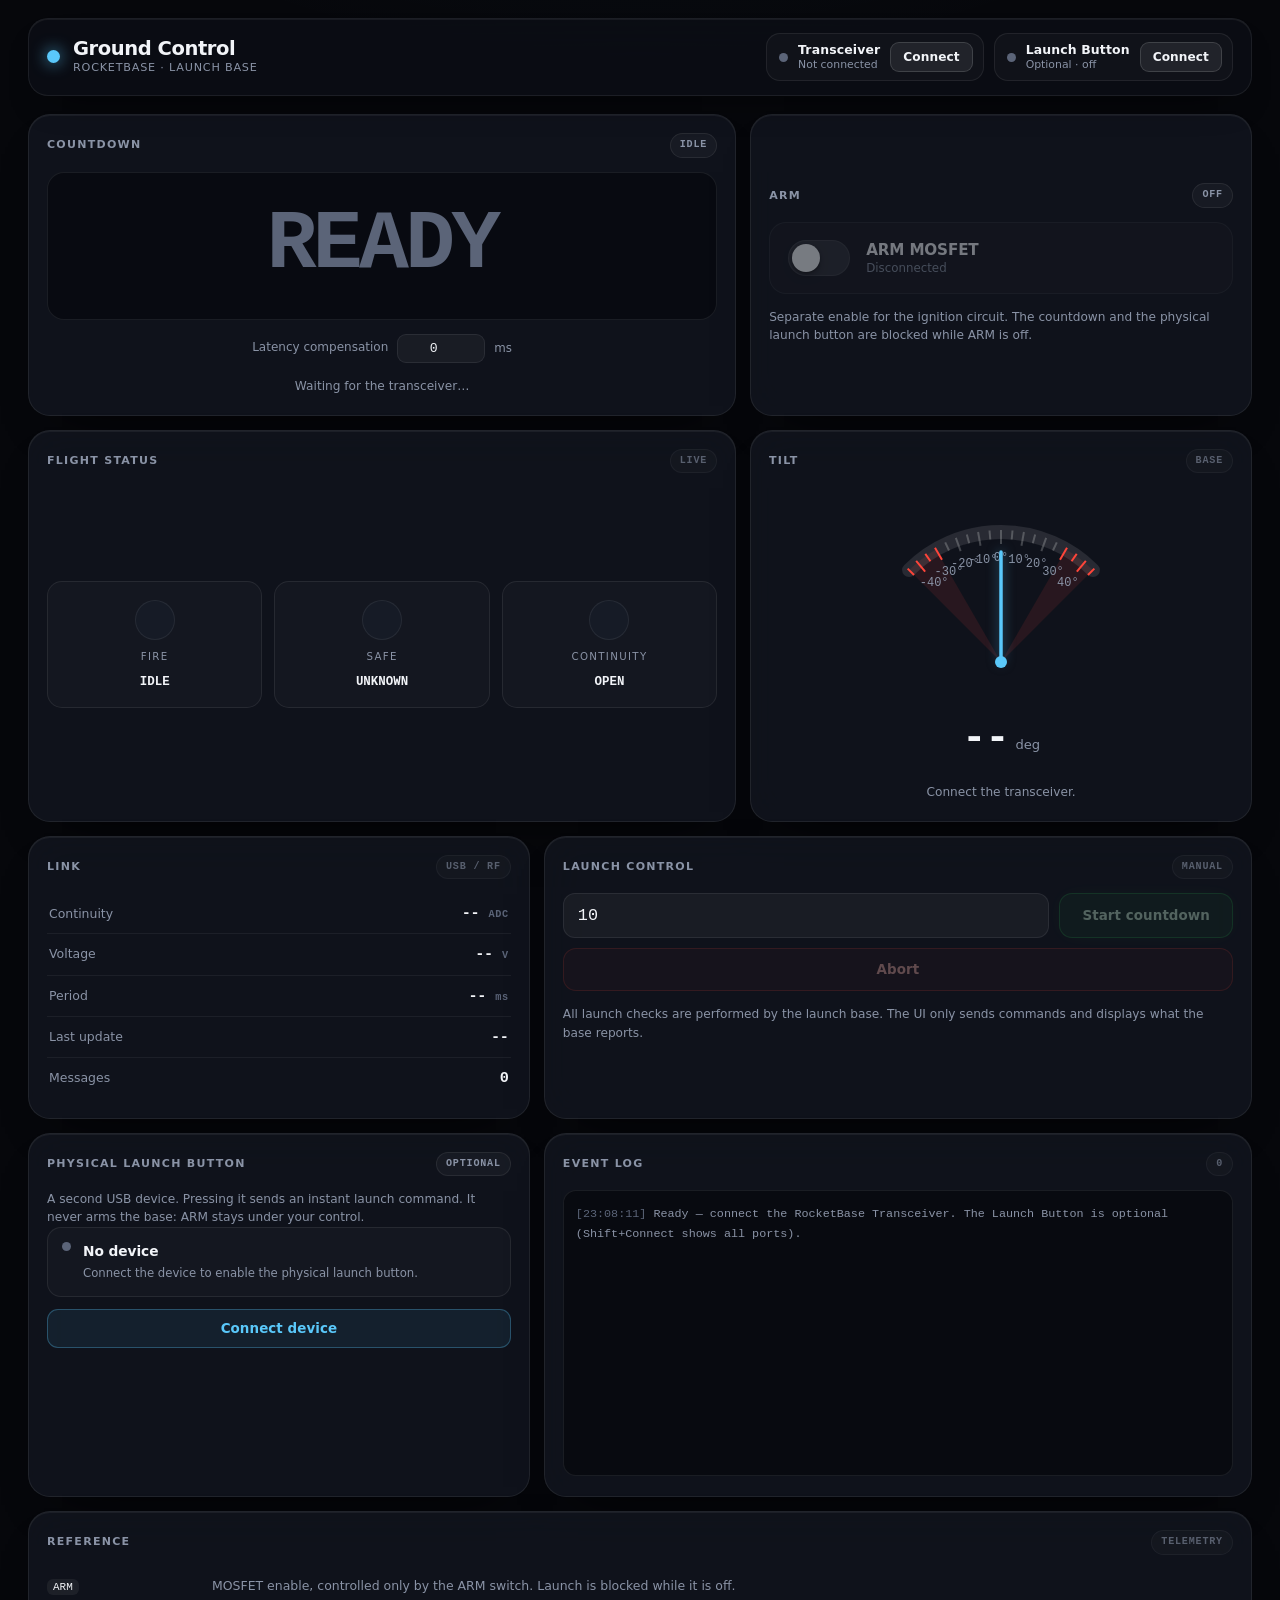
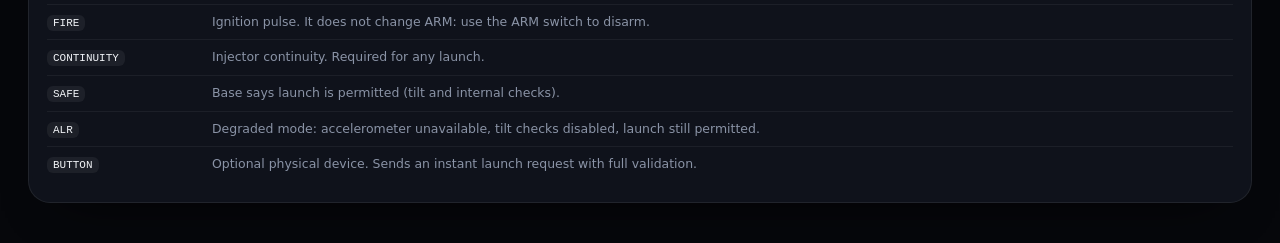
==== RocketBaseMK4/index.html @ e0d38b99 "Added RocketBase UI" ====
<!DOCTYPE html>
<html lang="en">
<head>
  <meta charset="UTF-8">
  <meta name="viewport" content="width=device-width, initial-scale=1.0">
  <meta name="color-scheme" content="dark">
  <title>Ground Control — RocketBase</title>
  <link rel="stylesheet" href="styles.css">
</head>
<body>
  <!-- ============ TOP BAR ============ -->
  <header class="topbar">
    <div class="brand">
      <span class="brand-mark" aria-hidden="true"></span>
      <div class="brand-copy">
        <h1>Ground Control</h1>
        <span>RocketBase · Launch Base</span>
      </div>
    </div>

    <div class="devices">
      <div class="device" id="rxDevice">
        <span class="device-dot" id="rxDot" data-state="off"></span>
        <div class="device-copy">
          <span class="device-name">Transceiver</span>
          <span class="device-sub" id="rxState">Not connected</span>
        </div>
        <button id="connectBtn" class="btn btn-compact">Connect</button>
      </div>

      <div class="device" id="btnDevice">
        <span class="device-dot" id="btnDot" data-state="off"></span>
        <div class="device-copy">
          <span class="device-name">Launch Button</span>
          <span class="device-sub" id="btnState">Optional · off</span>
        </div>
        <button id="connectButtonBtn" class="btn btn-compact">Connect</button>
      </div>
    </div>
  </header>

  <!-- ============ BANNERS ============ -->
  <div id="noSerialBanner" class="banner banner-warn hidden">
    <strong>Web Serial not supported.</strong> Open this page in Chrome or another Chromium-based browser.
  </div>

  <div id="alertBanner" class="banner banner-alert hidden">
    <strong>Degraded mode</strong> — <span id="alertText"></span>
  </div>

  <div id="errBanner" class="banner banner-danger hidden">
    <strong id="errTitle">Error</strong> — <span id="errText"></span>
  </div>

  <!-- ============ MAIN ============ -->
  <main class="grid">

    <!-- Countdown -->
    <section class="card card-countdown">
      <div class="card-head">
        <h2>Countdown</h2>
        <span id="cdChip" class="chip">IDLE</span>
      </div>
      <div id="countdownDisplay" class="countdown" data-active="false" data-warn="false">
        <span id="countdownValue">READY</span>
      </div>
      <div class="latency-row">
        <label class="latency-label" for="latencyInput">Latency compensation</label>
        <input id="latencyInput" class="latency-input" type="number" min="0" step="50" value="0">
        <span class="latency-unit">ms</span>
      </div>
      <p class="note" id="countdownNote">Idle — no countdown in progress</p>
    </section>

    <!-- ARM -->
    <section class="card card-arm">
      <div class="card-head">
        <h2>Arm</h2>
        <span id="armChip" class="chip">OFF</span>
      </div>

      <button id="armSwitch" class="arm-switch" role="switch" aria-checked="false" disabled>
        <span class="arm-track" aria-hidden="true"><span class="arm-thumb"></span></span>
        <span class="arm-copy">
          <span class="arm-title">ARM MOSFET</span>
          <span class="arm-sub" id="armSub">Disconnected</span>
        </span>
      </button>

      <p class="note">Separate enable for the ignition circuit. The countdown and the physical launch button are blocked while ARM is off.</p>
    </section>

    <!-- Status -->
    <section class="card card-status">
      <div class="card-head">
        <h2>Flight Status</h2>
        <span class="chip chip-ghost">LIVE</span>
      </div>
      <div class="led-grid">
        <div class="led-item" id="ledFire">
          <span class="led" data-state="off"></span>
          <span class="led-label">FIRE</span>
          <span class="led-text" id="txtFire">IDLE</span>
        </div>
        <div class="led-item" id="ledSafe">
          <span class="led" data-state="off"></span>
          <span class="led-label">SAFE</span>
          <span class="led-text" id="txtSafe">UNKNOWN</span>
        </div>
        <div class="led-item" id="ledCtn">
          <span class="led" data-state="off"></span>
          <span class="led-label">CONTINUITY</span>
          <span class="led-text" id="txtCtn">OPEN</span>
        </div>
      </div>
    </section>

    <!-- Tilt -->
    <section class="card card-tilt">
      <div class="card-head">
        <h2>Tilt</h2>
        <span class="chip chip-ghost">BASE</span>
      </div>
      <div id="tiltGauge" class="gauge"></div>
      <div class="tilt-readout">
        <span id="tiltValue" class="tilt-value">--</span>
        <span class="tilt-unit">deg</span>
      </div>
      <p class="note" id="tiltNote">Waiting for telemetry…</p>
    </section>

    <!-- Link / continuity -->
    <section class="card card-link">
      <div class="card-head">
        <h2>Link</h2>
        <span class="chip chip-ghost">USB / RF</span>
      </div>
      <div class="metric">
        <span>Continuity</span>
        <strong><span id="rcntAdc">--</span> <small>ADC</small></strong>
      </div>
      <div class="metric">
        <span>Voltage</span>
        <strong><span id="rcntVolt">--</span> <small>V</small></strong>
      </div>
      <div class="metric">
        <span>Period</span>
        <strong><span id="tmValue">--</span> <small>ms</small></strong>
      </div>
      <div class="metric">
        <span>Last update</span>
        <strong id="lastUpdate">--</strong>
      </div>
      <div class="metric">
        <span>Messages</span>
        <strong id="msgCount">0</strong>
      </div>
    </section>

    <!-- Launch control -->
    <section class="card card-cmd">
      <div class="card-head">
        <h2>Launch Control</h2>
        <span class="chip chip-ghost">MANUAL</span>
      </div>
      <div class="cmd-row">
        <input id="cdSec" class="cmd-input" type="number" min="1" step="1" value="10" placeholder="seconds">
        <button id="startBtn" class="btn btn-start" disabled>Start countdown</button>
      </div>
      <button id="abortBtn" class="btn btn-abort" disabled>Abort</button>
      <p class="note">All launch checks are performed by the launch base. The UI only sends commands and displays what the base reports.</p>
    </section>

    <!-- Physical launch button -->
    <section class="card card-button">
      <div class="card-head">
        <h2>Physical Launch Button</h2>
        <span id="btnCardChip" class="chip">OPTIONAL</span>
      </div>
      <p class="note">A second USB device. Pressing it sends an instant launch command. It never arms the base: ARM stays under your control.</p>

      <div class="button-state">
        <span class="device-dot" id="btnCardDot" data-state="off"></span>
        <div class="button-state-copy">
          <span class="button-state-title" id="btnLastTitle">No events yet</span>
          <span class="button-state-sub" id="btnLastSub">Connect the device to enable the physical launch button.</span>
        </div>
      </div>

      <button id="buttonConnectCard" class="btn btn-ghost" disabled>Connect device</button>
    </section>

    <!-- Log -->
    <section class="card card-log">
      <div class="card-head">
        <h2>Event Log</h2>
        <span class="chip chip-ghost" id="logChip">0</span>
      </div>
      <div id="logList" class="log-list"></div>
    </section>

    <!-- Legend -->
    <section class="card card-legend">
      <div class="card-head">
        <h2>Reference</h2>
        <span class="chip chip-ghost">TELEMETRY</span>
      </div>
      <table class="legend">
        <tbody>
          <tr><td><code>ARM</code></td><td>MOSFET enable, controlled only by the ARM switch. Launch is blocked while it is off.</td></tr>
          <tr><td><code>FIRE</code></td><td>Ignition pulse. It does not change ARM: use the ARM switch to disarm.</td></tr>
          <tr><td><code>CONTINUITY</code></td><td>Injector continuity. Required for any launch.</td></tr>
          <tr><td><code>SAFE</code></td><td>Base says launch is permitted (tilt and internal checks).</td></tr>
          <tr><td><code>ALR</code></td><td>Degraded mode: accelerometer unavailable, tilt checks disabled, launch still permitted.</td></tr>
          <tr><td><code>BUTTON</code></td><td>Optional physical device. Sends an instant launch request with full validation.</td></tr>
        </tbody>
      </table>
    </section>

  </main>

  <script src="app.js"></script>
</body>
</html>
---- RocketBaseMK4/styles.css ----
/* ============================================================
   RocketBase Ground Control — Apple-inspired dark UI
   System typography, translucent materials, spring motion.
   ============================================================ */

* { margin: 0; padding: 0; box-sizing: border-box; }

:root {
  --bg: #06070b;
  --bg-soft: #0d1017;
  --surface: rgba(20, 24, 34, 0.72);
  --surface-strong: rgba(28, 33, 45, 0.9);
  --border: rgba(255, 255, 255, 0.075);
  --border-strong: rgba(255, 255, 255, 0.14);
  --text: #f2f4f8;
  --muted: #8a93a6;
  --faint: #5b6478;
  --accent: #5ac8fa;
  --accent-strong: #0a84ff;
  --green: #30d158;
  --amber: #ffd60a;
  --red: #ff453a;
  --blue: #0a84ff;
  --radius: 22px;
  --spring: cubic-bezier(0.34, 1.4, 0.64, 1);
  --ease: cubic-bezier(0.25, 0.1, 0.25, 1);
  --font: -apple-system, BlinkMacSystemFont, "SF Pro Text", "Segoe UI",
          system-ui, "Helvetica Neue", Arial, sans-serif;
  --mono: "SF Mono", "SFMono-Regular", "JetBrains Mono", "Cascadia Code",
          "Menlo", "Consolas", monospace;
}

html { color-scheme: dark; }

body {
  min-height: 100%;
  background:
    radial-gradient(1100px 620px at 50% -18%, rgba(90, 200, 250, 0.055), transparent 65%),
    var(--bg);
  color: var(--text);
  font-family: var(--font);
  font-size: 16px;
  line-height: 1.45;
  -webkit-font-smoothing: antialiased;
  text-rendering: optimizeLegibility;
  padding: 18px clamp(12px, 2.4vw, 28px) 40px;
}

.hidden { display: none !important; }

code {
  font-family: var(--mono);
  font-size: 0.88em;
  background: rgba(255, 255, 255, 0.07);
  border-radius: 6px;
  padding: 2px 6px;
  color: var(--accent);
}

/* ============ TOP BAR ============ */

.topbar {
  position: sticky;
  top: 12px;
  z-index: 20;
  display: flex;
  align-items: center;
  justify-content: space-between;
  flex-wrap: wrap;
  gap: 14px;
  max-width: 1280px;
  margin: 0 auto 18px;
  padding: 14px 18px;
  border-radius: 20px;
  border: 1px solid var(--border);
  background: rgba(13, 16, 23, 0.72);
  backdrop-filter: blur(24px) saturate(180%);
  -webkit-backdrop-filter: blur(24px) saturate(180%);
  box-shadow:
    inset 0 1px 0 rgba(255, 255, 255, 0.06),
    0 18px 40px -26px rgba(0, 0, 0, 0.9);
}

.brand { display: flex; align-items: center; gap: 13px; min-width: 0; }

.brand-mark {
  width: 13px;
  height: 13px;
  border-radius: 50%;
  background: var(--accent);
  box-shadow: 0 0 16px rgba(90, 200, 250, 0.8);
  animation: breathe 3.2s var(--ease) infinite;
  flex: none;
}

@keyframes breathe {
  0%, 100% { opacity: 1; transform: scale(1); }
  50% { opacity: 0.45; transform: scale(0.86); }
}

.brand-copy { display: flex; flex-direction: column; min-width: 0; }

.brand-copy h1 {
  font-size: 1.22rem;
  font-weight: 650;
  letter-spacing: -0.022em;
  line-height: 1.15;
  white-space: nowrap;
}

.brand-copy span {
  font-size: 0.7rem;
  color: var(--muted);
  letter-spacing: 0.07em;
  text-transform: uppercase;
  white-space: nowrap;
}

/* Devices */

.devices {
  display: flex;
  align-items: center;
  gap: 10px;
  flex-wrap: wrap;
}

.device {
  display: flex;
  align-items: center;
  gap: 10px;
  padding: 8px 10px 8px 12px;
  border-radius: 14px;
  border: 1px solid var(--border);
  background: rgba(255, 255, 255, 0.028);
  transition: border-color 200ms var(--ease), background 200ms var(--ease);
}

.device:hover { border-color: var(--border-strong); }

.device-dot {
  width: 9px;
  height: 9px;
  border-radius: 50%;
  background: var(--faint);
  flex: none;
  transition: background 220ms var(--ease), box-shadow 220ms var(--ease);
}

.device-dot[data-state="on"] {
  background: var(--green);
  box-shadow: 0 0 10px rgba(48, 209, 88, 0.75);
}

.device-dot[data-state="warn"] {
  background: var(--amber);
  box-shadow: 0 0 10px rgba(255, 214, 10, 0.7);
}

.device-copy {
  display: flex;
  flex-direction: column;
  line-height: 1.2;
  min-width: 0;
}

.device-name {
  font-size: 0.78rem;
  font-weight: 600;
  letter-spacing: 0.01em;
}

.device-sub {
  font-size: 0.68rem;
  color: var(--muted);
  white-space: nowrap;
  overflow: hidden;
  text-overflow: ellipsis;
  max-width: 150px;
}

/* ============ BUTTONS ============ */

.btn {
  font-family: inherit;
  font-size: 0.84rem;
  font-weight: 600;
  letter-spacing: 0.005em;
  color: var(--text);
  border: 1px solid var(--border-strong);
  background: rgba(255, 255, 255, 0.06);
  border-radius: 11px;
  padding: 10px 16px;
  cursor: pointer;
  transition:
    transform 120ms var(--ease),
    background 180ms var(--ease),
    border-color 180ms var(--ease),
    opacity 180ms var(--ease);
  -webkit-tap-highlight-color: transparent;
}

.btn:hover:not(:disabled) { background: rgba(255, 255, 255, 0.10); }
.btn:active:not(:disabled) { transform: scale(0.965); }
.btn:focus-visible { outline: 2px solid var(--accent); outline-offset: 2px; }
.btn:disabled { opacity: 0.34; cursor: not-allowed; }

.btn-compact {
  padding: 7px 12px;
  font-size: 0.76rem;
  border-radius: 9px;
  background: rgba(255, 255, 255, 0.075);
}

.btn-ghost {
  width: 100%;
  background: rgba(90, 200, 250, 0.08);
  border-color: rgba(90, 200, 250, 0.3);
  color: var(--accent);
  padding: 11px 16px;
}

.btn-ghost:hover:not(:disabled) { background: rgba(90, 200, 250, 0.14); }

.btn-start {
  flex: none;
  padding: 13px 22px;
  border-radius: 13px;
  background: rgba(48, 209, 88, 0.14);
  border-color: rgba(48, 209, 88, 0.42);
  color: #d6ffe2;
  box-shadow: 0 0 20px -10px rgba(48, 209, 88, 0.45);
}

.btn-start:hover:not(:disabled) { background: rgba(48, 209, 88, 0.22); }

.btn-abort {
  width: 100%;
  padding: 13px;
  border-radius: 13px;
  background: rgba(255, 69, 58, 0.09);
  border-color: rgba(255, 69, 58, 0.4);
  color: #ffb4ae;
}

.btn-abort:hover:not(:disabled) { background: rgba(255, 69, 58, 0.16); }

/* ============ BANNERS ============ */

.banner {
  max-width: 1280px;
  margin: 0 auto 12px;
  padding: 12px 16px;
  border-radius: 14px;
  font-size: 0.87rem;
  border: 1px solid;
  backdrop-filter: blur(18px);
  -webkit-backdrop-filter: blur(18px);
  animation: bannerIn 320ms var(--spring) both;
}

@keyframes bannerIn {
  from { opacity: 0; transform: translateY(-6px) scale(0.99); }
  to   { opacity: 1; transform: translateY(0) scale(1); }
}

.banner-warn {
  color: var(--amber);
  background: rgba(255, 214, 10, 0.07);
  border-color: rgba(255, 214, 10, 0.26);
}

.banner-danger {
  color: #ffb4ae;
  background: rgba(255, 69, 58, 0.08);
  border-color: rgba(255, 69, 58, 0.32);
}

.banner-alert {
  color: #9bdcff;
  background: rgba(10, 132, 255, 0.09);
  border-color: rgba(10, 132, 255, 0.38);
  animation: bannerIn 320ms var(--spring) both, alertGlow 2.6s var(--ease) infinite;
}

@keyframes alertGlow {
  0%, 100% { box-shadow: 0 0 0 rgba(10, 132, 255, 0); }
  50% { box-shadow: 0 0 24px -6px rgba(10, 132, 255, 0.35); }
}

/* ============ GRID ============ */

.grid {
  max-width: 1280px;
  margin: 0 auto;
  display: grid;
  grid-template-columns: repeat(12, minmax(0, 1fr));
  gap: 14px;
}

.card {
  position: relative;
  background: var(--surface);
  border: 1px solid var(--border);
  border-radius: var(--radius);
  padding: 18px 18px 20px;
  backdrop-filter: blur(20px) saturate(150%);
  -webkit-backdrop-filter: blur(20px) saturate(150%);
  box-shadow:
    inset 0 1px 0 rgba(255, 255, 255, 0.055),
    0 24px 50px -34px rgba(0, 0, 0, 0.95);
  min-width: 0;
  animation: cardIn 520ms var(--ease) both;
  transition: border-color 240ms var(--ease);
}

.card:hover { border-color: rgba(255, 255, 255, 0.11); }

.card:nth-child(2) { animation-delay: 40ms; }
.card:nth-child(3) { animation-delay: 80ms; }
.card:nth-child(4) { animation-delay: 120ms; }
.card:nth-child(5) { animation-delay: 160ms; }
.card:nth-child(6) { animation-delay: 200ms; }
.card:nth-child(7) { animation-delay: 240ms; }

@keyframes cardIn {
  from { opacity: 0; transform: translateY(10px); }
  to   { opacity: 1; transform: translateY(0); }
}

.card-countdown { grid-column: span 7; }
.card-arm      { grid-column: span 5; }
.card-status    { grid-column: span 7; }
.card-tilt      { grid-column: span 5; }
.card-link      { grid-column: span 5; }
.card-cmd       { grid-column: span 7; }
.card-button    { grid-column: span 5; }
.card-log       { grid-column: span 7; }
.card-legend    { grid-column: span 12; }

@media (max-width: 1080px) {
  .card-countdown, .card-arm, .card-status, .card-tilt,
  .card-link, .card-cmd, .card-button, .card-log, .card-legend {
    grid-column: span 12;
  }
}

.card-head {
  display: flex;
  align-items: center;
  justify-content: space-between;
  gap: 10px;
  margin-bottom: 14px;
}

.card-head h2 {
  font-size: 0.69rem;
  font-weight: 650;
  letter-spacing: 0.115em;
  text-transform: uppercase;
  color: var(--muted);
}

.chip {
  font-family: var(--mono);
  font-size: 0.63rem;
  font-weight: 600;
  letter-spacing: 0.08em;
  padding: 4px 9px;
  border-radius: 999px;
  color: var(--muted);
  border: 1px solid var(--border);
  background: rgba(255, 255, 255, 0.035);
  white-space: nowrap;
}

.chip.danger {
  color: #ffb4ae;
  border-color: rgba(255, 69, 58, 0.4);
  background: rgba(255, 69, 58, 0.10);
}

.chip.ok {
  color: #b6f5c8;
  border-color: rgba(48, 209, 88, 0.35);
  background: rgba(48, 209, 88, 0.10);
}

.chip-ghost { opacity: 0.6; }

.note {
  margin-top: 14px;
  font-size: 0.76rem;
  line-height: 1.5;
  color: var(--muted);
}

/* ============ COUNTDOWN ============ */

.countdown {
  display: flex;
  align-items: center;
  justify-content: center;
  min-height: 148px;
  border-radius: 17px;
  border: 1px solid var(--border);
  background: rgba(5, 7, 11, 0.55);
  overflow: hidden;
}

.countdown span {
  font-family: var(--mono);
  font-size: clamp(3rem, 7.4vw, 5.2rem);
  font-weight: 700;
  letter-spacing: -0.045em;
  line-height: 1;
  font-variant-numeric: tabular-nums;
  color: var(--faint);
  transition: color 220ms var(--ease), text-shadow 220ms var(--ease);
}

.countdown[data-active="true"] span {
  color: var(--accent);
  text-shadow: 0 0 34px rgba(90, 200, 250, 0.4);
}

.countdown[data-warn="true"] span {
  color: var(--red);
  text-shadow: 0 0 34px rgba(255, 69, 58, 0.45);
}

.latency-row {
  display: flex;
  align-items: center;
  justify-content: center;
  gap: 9px;
  margin-top: 14px;
}

.latency-label { font-size: 0.75rem; color: var(--muted); }

.latency-input {
  width: 88px;
  background: rgba(255, 255, 255, 0.045);
  border: 1px solid var(--border);
  color: var(--text);
  border-radius: 9px;
  padding: 6px 8px;
  font-family: var(--mono);
  font-size: 0.82rem;
  text-align: center;
  transition: border-color 160ms var(--ease), background 160ms var(--ease);
}

.latency-input:focus { outline: none; border-color: var(--accent-strong); background: rgba(255, 255, 255, 0.07); }
.latency-unit { font-size: 0.74rem; color: var(--muted); }

#countdownNote { text-align: center; }

/* ============ ARM SWITCH ============ */

.card-arm {
  display: flex;
  flex-direction: column;
  justify-content: center;
}

.arm-switch {
  display: flex;
  align-items: center;
  gap: 16px;
  width: 100%;
  padding: 17px 18px;
  border-radius: 17px;
  border: 1px solid var(--border);
  background: rgba(255, 255, 255, 0.028);
  color: var(--text);
  font-family: inherit;
  text-align: left;
  cursor: pointer;
  transition:
    background 220ms var(--ease),
    border-color 220ms var(--ease),
    transform 120ms var(--ease);
  -webkit-tap-highlight-color: transparent;
}

.arm-switch:hover:not(:disabled) { background: rgba(255, 255, 255, 0.05); }
.arm-switch:active:not(:disabled) { transform: scale(0.985); }
.arm-switch:focus-visible { outline: 2px solid var(--accent); outline-offset: 3px; }
.arm-switch:disabled { opacity: 0.45; cursor: not-allowed; }

.arm-track {
  position: relative;
  width: 62px;
  height: 36px;
  border-radius: 999px;
  background: rgba(255, 255, 255, 0.10);
  border: 1px solid rgba(255, 255, 255, 0.08);
  flex: none;
  transition: background 260ms var(--ease), box-shadow 260ms var(--ease);
}

.arm-thumb {
  position: absolute;
  top: 3px;
  left: 3px;
  width: 28px;
  height: 28px;
  border-radius: 50%;
  background: #f7f9fc;
  box-shadow:
    0 1px 3px rgba(0, 0, 0, 0.4),
    0 4px 10px -2px rgba(0, 0, 0, 0.5);
  transition: transform 340ms var(--spring);
}

.arm-switch[aria-checked="true"] .arm-track {
  background: var(--green);
  box-shadow: 0 0 22px -5px rgba(48, 209, 88, 0.65);
}

.arm-switch[aria-checked="true"] .arm-thumb { transform: translateX(26px); }

.arm-copy { display: flex; flex-direction: column; gap: 2px; min-width: 0; }

.arm-title {
  font-size: 0.95rem;
  font-weight: 650;
  letter-spacing: -0.01em;
}

.arm-sub {
  font-size: 0.74rem;
  color: var(--muted);
  transition: color 200ms var(--ease);
}

.arm-switch[aria-checked="true"] .arm-title { color: #d8ffe2; }
.arm-switch[aria-checked="true"] .arm-sub { color: rgba(180, 255, 200, 0.82); }

/* ============ LEDS ============ */

.card-status { display: flex; flex-direction: column; }
.card-status .led-grid { flex: 1; align-content: center; }

.led-grid {
  display: grid;
  grid-template-columns: repeat(3, minmax(0, 1fr));
  gap: 12px;
}

@media (max-width: 560px) { .led-grid { grid-template-columns: 1fr; } }

.led-item {
  display: flex;
  flex-direction: column;
  align-items: center;
  gap: 9px;
  padding: 18px 10px 16px;
  border-radius: 15px;
  background: rgba(255, 255, 255, 0.025);
  border: 1px solid var(--border);
}

.led {
  width: 40px;
  height: 40px;
  border-radius: 50%;
  background: #161b26;
  border: 1px solid rgba(255, 255, 255, 0.07);
  transition:
    background 260ms var(--ease),
    box-shadow 260ms var(--ease),
    border-color 260ms var(--ease),
    transform 260ms var(--spring);
}

.led[data-state="green"] {
  background: var(--green);
  border-color: var(--green);
  box-shadow: 0 0 22px rgba(48, 209, 88, 0.55), inset 0 1px 0 rgba(255, 255, 255, 0.4);
  transform: scale(1.04);
}

.led[data-state="amber"] {
  background: var(--amber);
  border-color: var(--amber);
  box-shadow: 0 0 22px rgba(255, 214, 10, 0.5), inset 0 1px 0 rgba(255, 255, 255, 0.4);
}

.led[data-state="red"] {
  background: var(--red);
  border-color: var(--red);
  box-shadow: 0 0 22px rgba(255, 69, 58, 0.55), inset 0 1px 0 rgba(255, 255, 255, 0.35);
}

.led[data-state="blue"] {
  background: var(--blue);
  border-color: var(--blue);
  box-shadow: 0 0 22px rgba(10, 132, 255, 0.55), inset 0 1px 0 rgba(255, 255, 255, 0.35);
}

.led-label {
  font-size: 0.64rem;
  letter-spacing: 0.13em;
  color: var(--muted);
  text-transform: uppercase;
}

.led-text {
  font-family: var(--mono);
  font-size: 0.78rem;
  font-weight: 600;
}

/* ============ TILT ============ */

.gauge { display: flex; justify-content: center; }
.gauge svg { width: 100%; max-width: 380px; height: auto; }

.gauge .zone { fill: rgba(255, 69, 58, 0.10); }
.gauge .arc { fill: none; stroke: rgba(255, 255, 255, 0.10); stroke-width: 14; stroke-linecap: round; }
.gauge .tick { stroke: rgba(255, 255, 255, 0.22); stroke-width: 2; }
.gauge .tick-label { fill: var(--muted); font-size: 12px; font-family: var(--mono); }
.gauge .tick-danger { stroke: var(--red); }
.gauge .needle {
  stroke: var(--accent);
  stroke-width: 3.5;
  stroke-linecap: round;
  filter: drop-shadow(0 0 6px rgba(90, 200, 250, 0.5));
}
.gauge .needle-center { fill: var(--accent); }

.tilt-readout {
  display: flex;
  align-items: baseline;
  justify-content: center;
  gap: 7px;
  margin-top: 2px;
}

.tilt-value {
  font-family: var(--mono);
  font-size: 2.55rem;
  font-weight: 700;
  letter-spacing: -0.03em;
  font-variant-numeric: tabular-nums;
  color: var(--text);
  transition: color 220ms var(--ease);
}

.tilt-value[data-danger="true"] { color: var(--red); }
.tilt-unit { color: var(--muted); font-size: 0.82rem; }
#tiltNote { text-align: center; }

/* ============ METRICS ============ */

.metric {
  display: flex;
  align-items: baseline;
  justify-content: space-between;
  gap: 10px;
  padding: 9px 2px;
  border-bottom: 1px solid rgba(255, 255, 255, 0.055);
}

.metric:last-child { border-bottom: none; }
.metric > span { font-size: 0.78rem; color: var(--muted); }

.metric > strong {
  font-family: var(--mono);
  font-size: 0.95rem;
  font-weight: 600;
  font-variant-numeric: tabular-nums;
  letter-spacing: -0.01em;
}

.metric small {
  font-size: 0.64rem;
  color: var(--faint);
  letter-spacing: 0.06em;
}

/* ============ COMMANDS ============ */

.cmd-row { display: flex; gap: 10px; margin-bottom: 10px; }

.cmd-input {
  flex: 1;
  min-width: 0;
  background: rgba(255, 255, 255, 0.045);
  border: 1px solid var(--border);
  color: var(--text);
  border-radius: 12px;
  padding: 12px 14px;
  font-family: var(--mono);
  font-size: 1.05rem;
  font-variant-numeric: tabular-nums;
  transition: border-color 160ms var(--ease), background 160ms var(--ease);
}

.cmd-input:focus { outline: none; border-color: var(--accent-strong); background: rgba(255, 255, 255, 0.07); }

/* ============ PHYSICAL BUTTON ============ */

.button-state {
  display: flex;
  align-items: flex-start;
  gap: 12px;
  padding: 14px;
  border-radius: 14px;
  border: 1px solid var(--border);
  background: rgba(255, 255, 255, 0.025);
  margin-bottom: 12px;
}

.button-state-copy { display: flex; flex-direction: column; gap: 3px; min-width: 0; }

.button-state-title {
  font-size: 0.86rem;
  font-weight: 600;
  letter-spacing: -0.005em;
}

.button-state-sub { font-size: 0.73rem; color: var(--muted); line-height: 1.45; }

/* ============ LOG ============ */

.log-list {
  height: 286px;
  overflow-y: auto;
  font-family: var(--mono);
  font-size: 0.735rem;
  line-height: 1.7;
  background: rgba(4, 6, 10, 0.55);
  border-radius: 13px;
  padding: 12px;
  border: 1px solid var(--border);
  scroll-behavior: smooth;
}

.log-list .log-empty { color: var(--faint); }

.log-entry {
  padding: 1px 0;
  white-space: pre-wrap;
  word-break: break-word;
  animation: logIn 200ms var(--ease) both;
}

@keyframes logIn {
  from { opacity: 0; transform: translateY(2px); }
  to   { opacity: 1; transform: translateY(0); }
}

.log-time { color: var(--faint); }
.log-entry[data-kind="rx"] .log-body { color: rgba(90, 200, 250, 0.92); }
.log-entry[data-kind="tx"] .log-body { color: rgba(255, 214, 10, 0.92); }
.log-entry[data-kind="sys"] .log-body { color: var(--muted); }
.log-entry[data-kind="warn"] .log-body { color: #ffb4ae; }
.log-entry[data-kind="alert"] .log-body { color: #9bdcff; }

/* scrollbar */
.log-list::-webkit-scrollbar { width: 8px; }
.log-list::-webkit-scrollbar-track { background: transparent; }
.log-list::-webkit-scrollbar-thumb {
  background: rgba(255, 255, 255, 0.12);
  border-radius: 999px;
}
.log-list::-webkit-scrollbar-thumb:hover { background: rgba(255, 255, 255, 0.2); }

/* ============ LEGEND ============ */

.legend { width: 100%; border-collapse: collapse; font-size: 0.78rem; }

.legend td {
  padding: 8px 8px 8px 0;
  border-bottom: 1px solid rgba(255, 255, 255, 0.055);
  vertical-align: top;
  color: var(--muted);
  line-height: 1.5;
}

.legend tr:last-child td { border-bottom: none; }
.legend td:first-child { white-space: nowrap; padding-right: 12px; }
.legend td:first-child code { color: var(--text); background: rgba(255, 255, 255, 0.06); }

/* ============ ACCESSIBILITY ============ */

@media (prefers-reduced-motion: reduce) {
  *, *::before, *::after {
    animation-duration: 0.001ms !important;
    animation-iteration-count: 1 !important;
    transition-duration: 0.001ms !important;
    scroll-behavior: auto !important;
  }
  .arm-thumb { transition: none; }
}

@media (prefers-reduced-transparency: reduce) {
  .topbar, .card, .banner {
    background: var(--surface-strong);
    backdrop-filter: none;
    -webkit-backdrop-filter: none;
  }
}

@media (prefers-contrast: more) {
  :root { --border: rgba(255, 255, 255, 0.2); --muted: #b9c1d1; }
  .topbar, .card { background: #121620; }
}
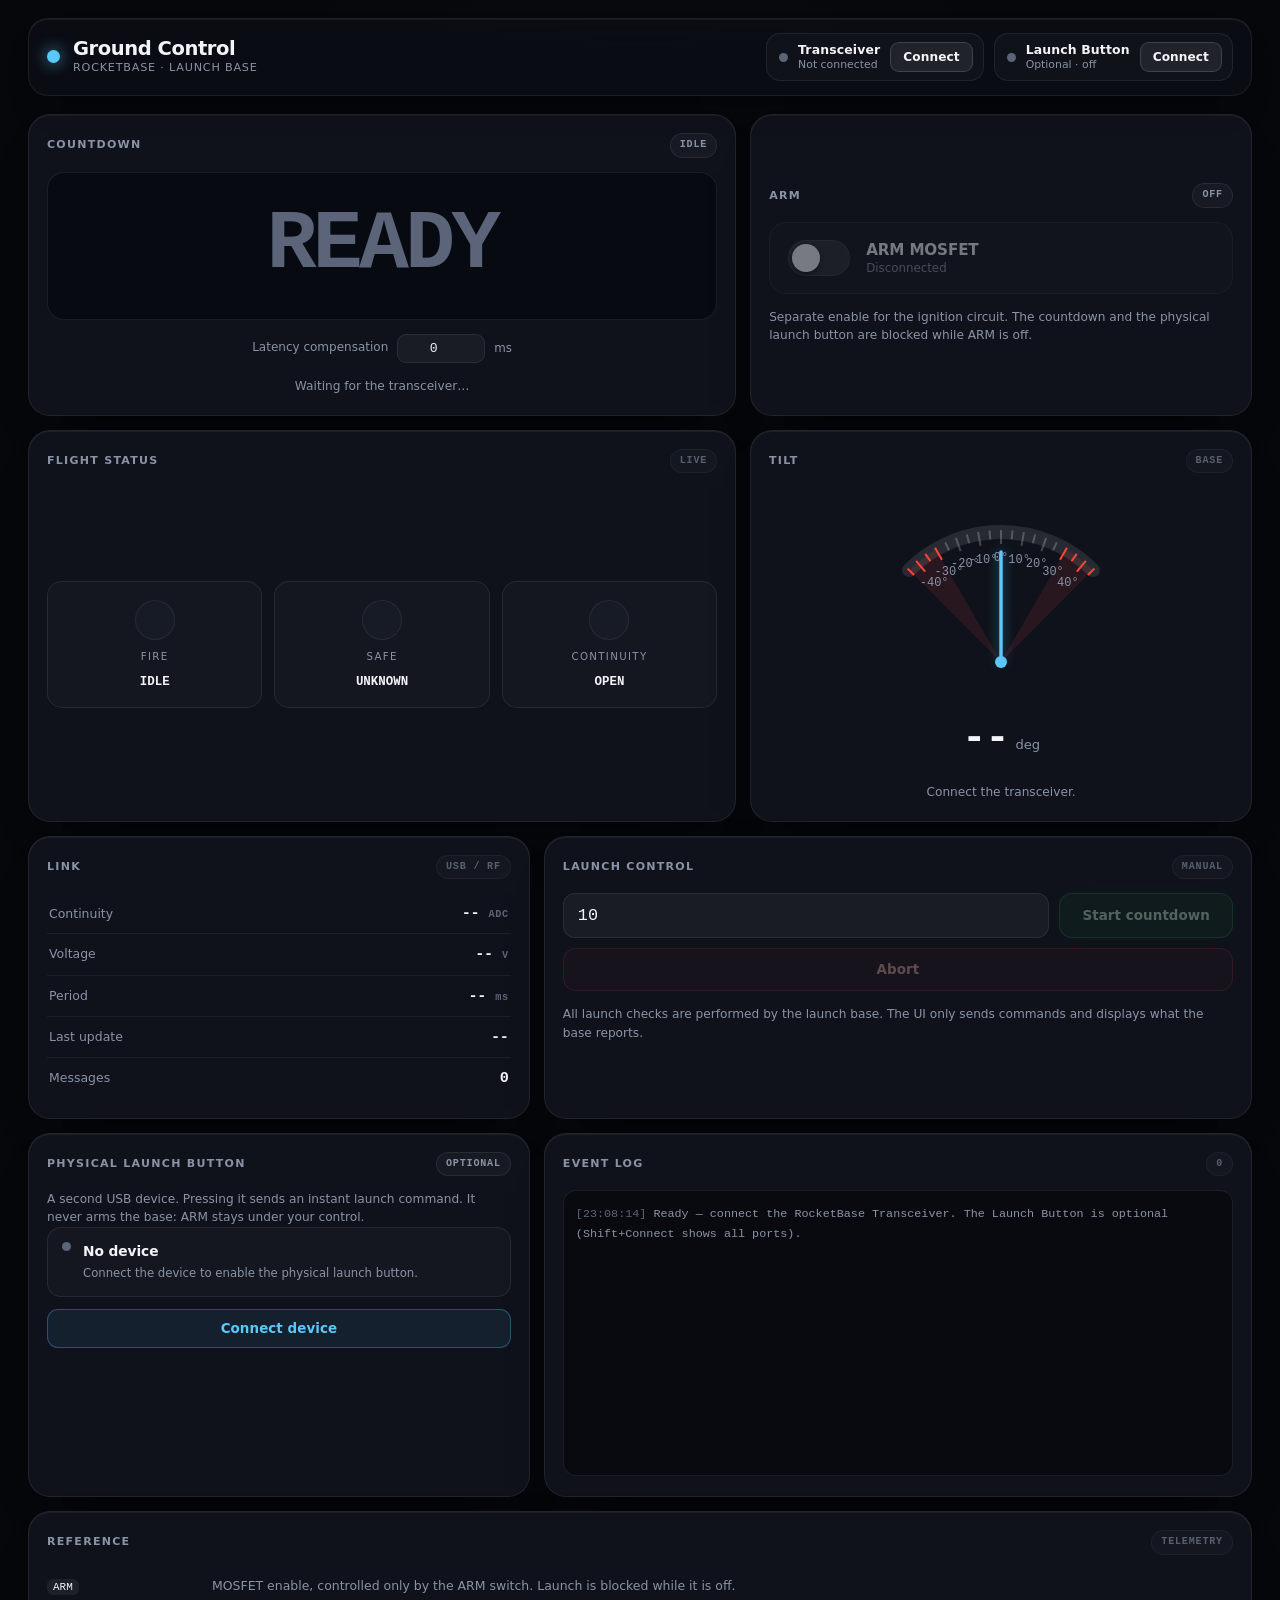
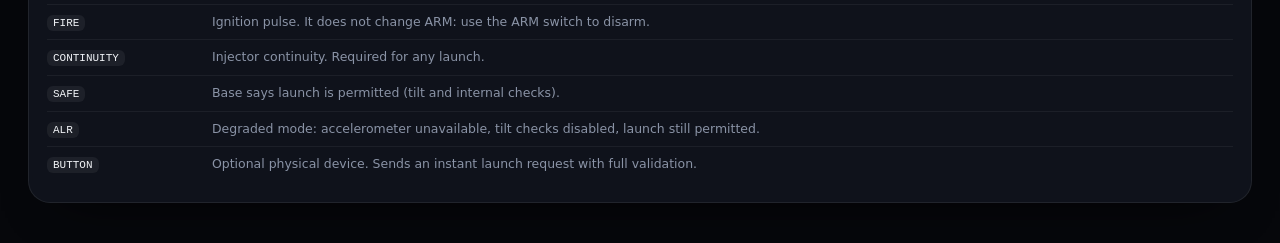
==== commit 4f228ce8: "Improved google index" ====
--- a/RocketBaseMK4/index.html
+++ b/RocketBaseMK4/index.html
@@ -5,6 +5,11 @@
   <meta name="viewport" content="width=device-width, initial-scale=1.0">
   <meta name="color-scheme" content="dark">
   <title>Ground Control — RocketBase</title>
+  <meta name="description" content="RocketBase Ground Control — a browser-based launch control interface for model rocketry, with countdown, arm control and live telemetry.">
+  <meta name="robots" content="noindex, follow">
+  <link rel="icon" href="/favicon.ico" sizes="any">
+  <link rel="icon" type="image/png" sizes="48x48" href="/assets/icons/favicon-48.png">
+  <link rel="icon" type="image/png" sizes="192x192" href="/assets/icons/192.png">
   <link rel="stylesheet" href="styles.css">
 </head>
 <body>
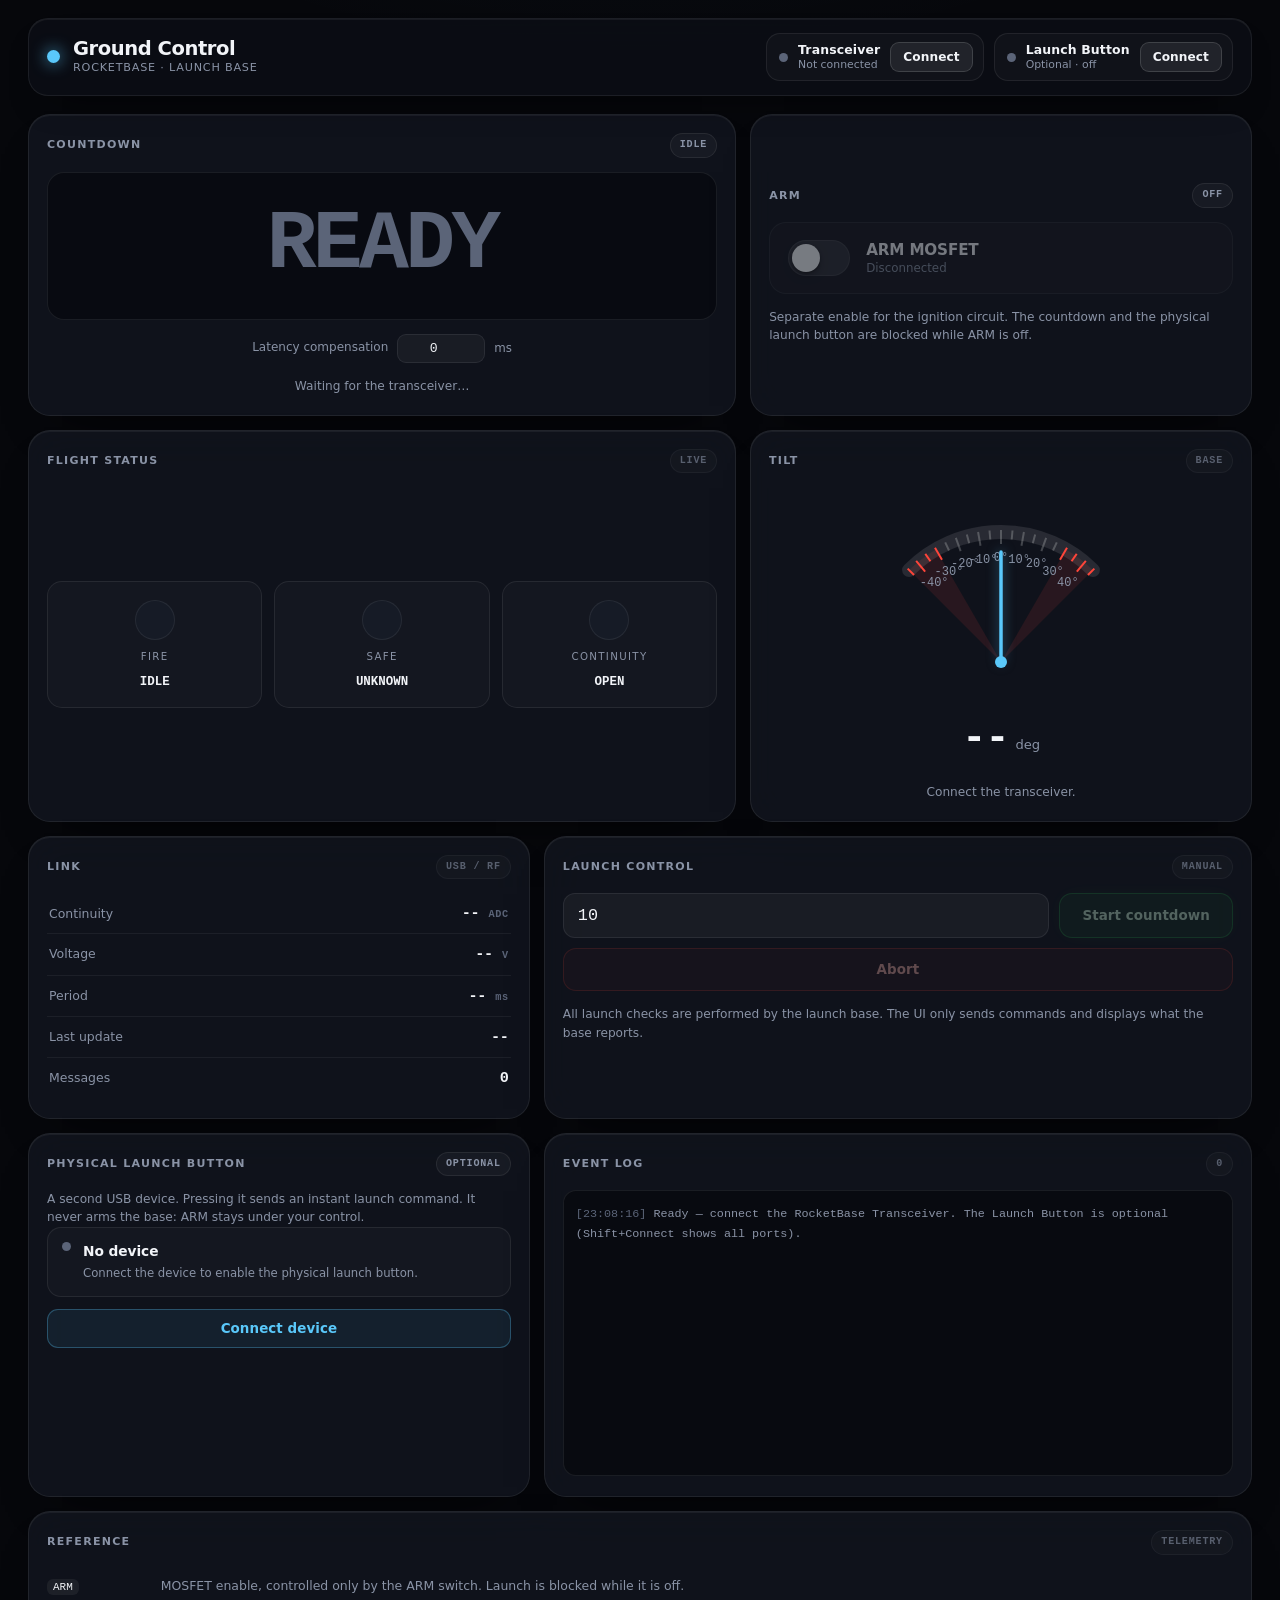
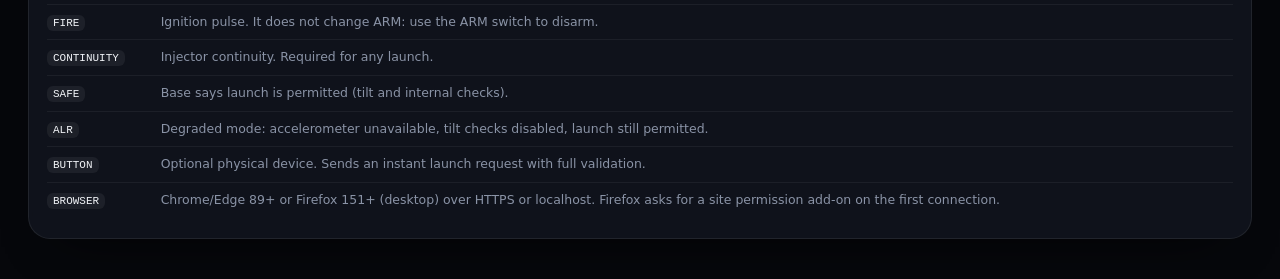
==== commit cfdd3a3a: "Added Firefox webserial API support" ====
--- a/RocketBaseMK4/index.html
+++ b/RocketBaseMK4/index.html
@@ -5,11 +5,6 @@
   <meta name="viewport" content="width=device-width, initial-scale=1.0">
   <meta name="color-scheme" content="dark">
   <title>Ground Control — RocketBase</title>
-  <meta name="description" content="RocketBase Ground Control — a browser-based launch control interface for model rocketry, with countdown, arm control and live telemetry.">
-  <meta name="robots" content="noindex, follow">
-  <link rel="icon" href="/favicon.ico" sizes="any">
-  <link rel="icon" type="image/png" sizes="48x48" href="/assets/icons/favicon-48.png">
-  <link rel="icon" type="image/png" sizes="192x192" href="/assets/icons/192.png">
   <link rel="stylesheet" href="styles.css">
 </head>
 <body>
@@ -46,7 +41,7 @@
 
   <!-- ============ BANNERS ============ -->
   <div id="noSerialBanner" class="banner banner-warn hidden">
-    <strong>Web Serial not supported.</strong> Open this page in Chrome or another Chromium-based browser.
+    <strong>Web Serial is not available.</strong> <span id="noSerialText">Open this page in Chrome/Edge 89+ or Firefox 151+ (desktop) over HTTPS or localhost.</span>
   </div>
 
   <div id="alertBanner" class="banner banner-alert hidden">
@@ -218,6 +213,7 @@
           <tr><td><code>SAFE</code></td><td>Base says launch is permitted (tilt and internal checks).</td></tr>
           <tr><td><code>ALR</code></td><td>Degraded mode: accelerometer unavailable, tilt checks disabled, launch still permitted.</td></tr>
           <tr><td><code>BUTTON</code></td><td>Optional physical device. Sends an instant launch request with full validation.</td></tr>
+          <tr><td><code>BROWSER</code></td><td>Chrome/Edge 89+ or Firefox 151+ (desktop) over HTTPS or localhost. Firefox asks for a site permission add-on on the first connection.</td></tr>
         </tbody>
       </table>
     </section>
--- a/RocketBaseMK4/styles.css
+++ b/RocketBaseMK4/styles.css
@@ -738,6 +738,9 @@
   padding: 12px;
   border: 1px solid var(--border);
   scroll-behavior: smooth;
+  /* Firefox */
+  scrollbar-width: thin;
+  scrollbar-color: rgba(255, 255, 255, 0.18) transparent;
 }
 
 .log-list .log-empty { color: var(--faint); }
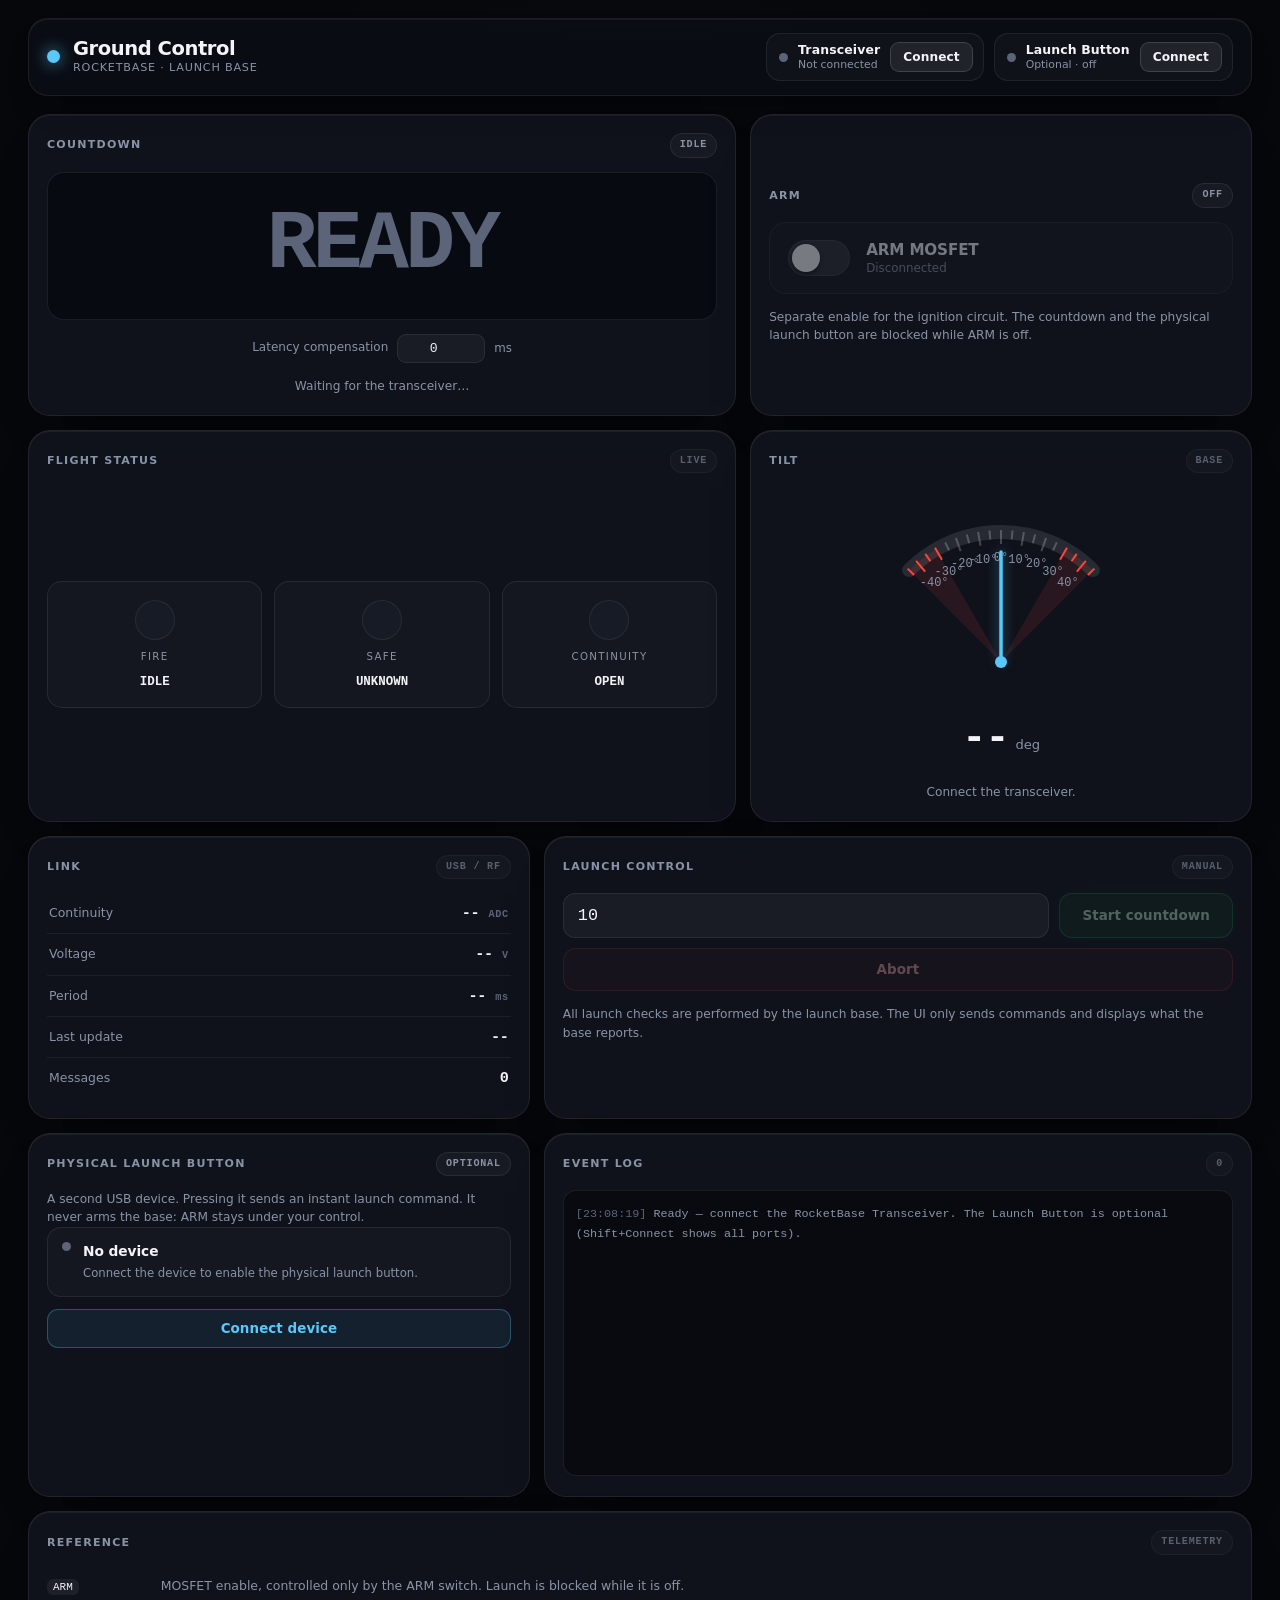
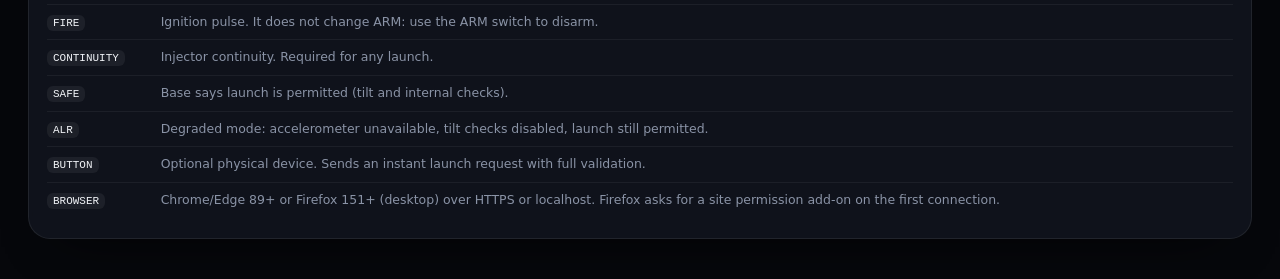
==== commit 94b523ec: "Merge remote-tracking branch 'origin/main'" ====
--- a/RocketBaseMK4/index.html
+++ b/RocketBaseMK4/index.html
@@ -5,6 +5,11 @@
   <meta name="viewport" content="width=device-width, initial-scale=1.0">
   <meta name="color-scheme" content="dark">
   <title>Ground Control — RocketBase</title>
+  <meta name="description" content="RocketBase Ground Control — a browser-based launch control interface for model rocketry, with countdown, arm control and live telemetry.">
+  <meta name="robots" content="noindex, follow">
+  <link rel="icon" href="/favicon.ico" sizes="any">
+  <link rel="icon" type="image/png" sizes="48x48" href="/assets/icons/favicon-48.png">
+  <link rel="icon" type="image/png" sizes="192x192" href="/assets/icons/192.png">
   <link rel="stylesheet" href="styles.css">
 </head>
 <body>
